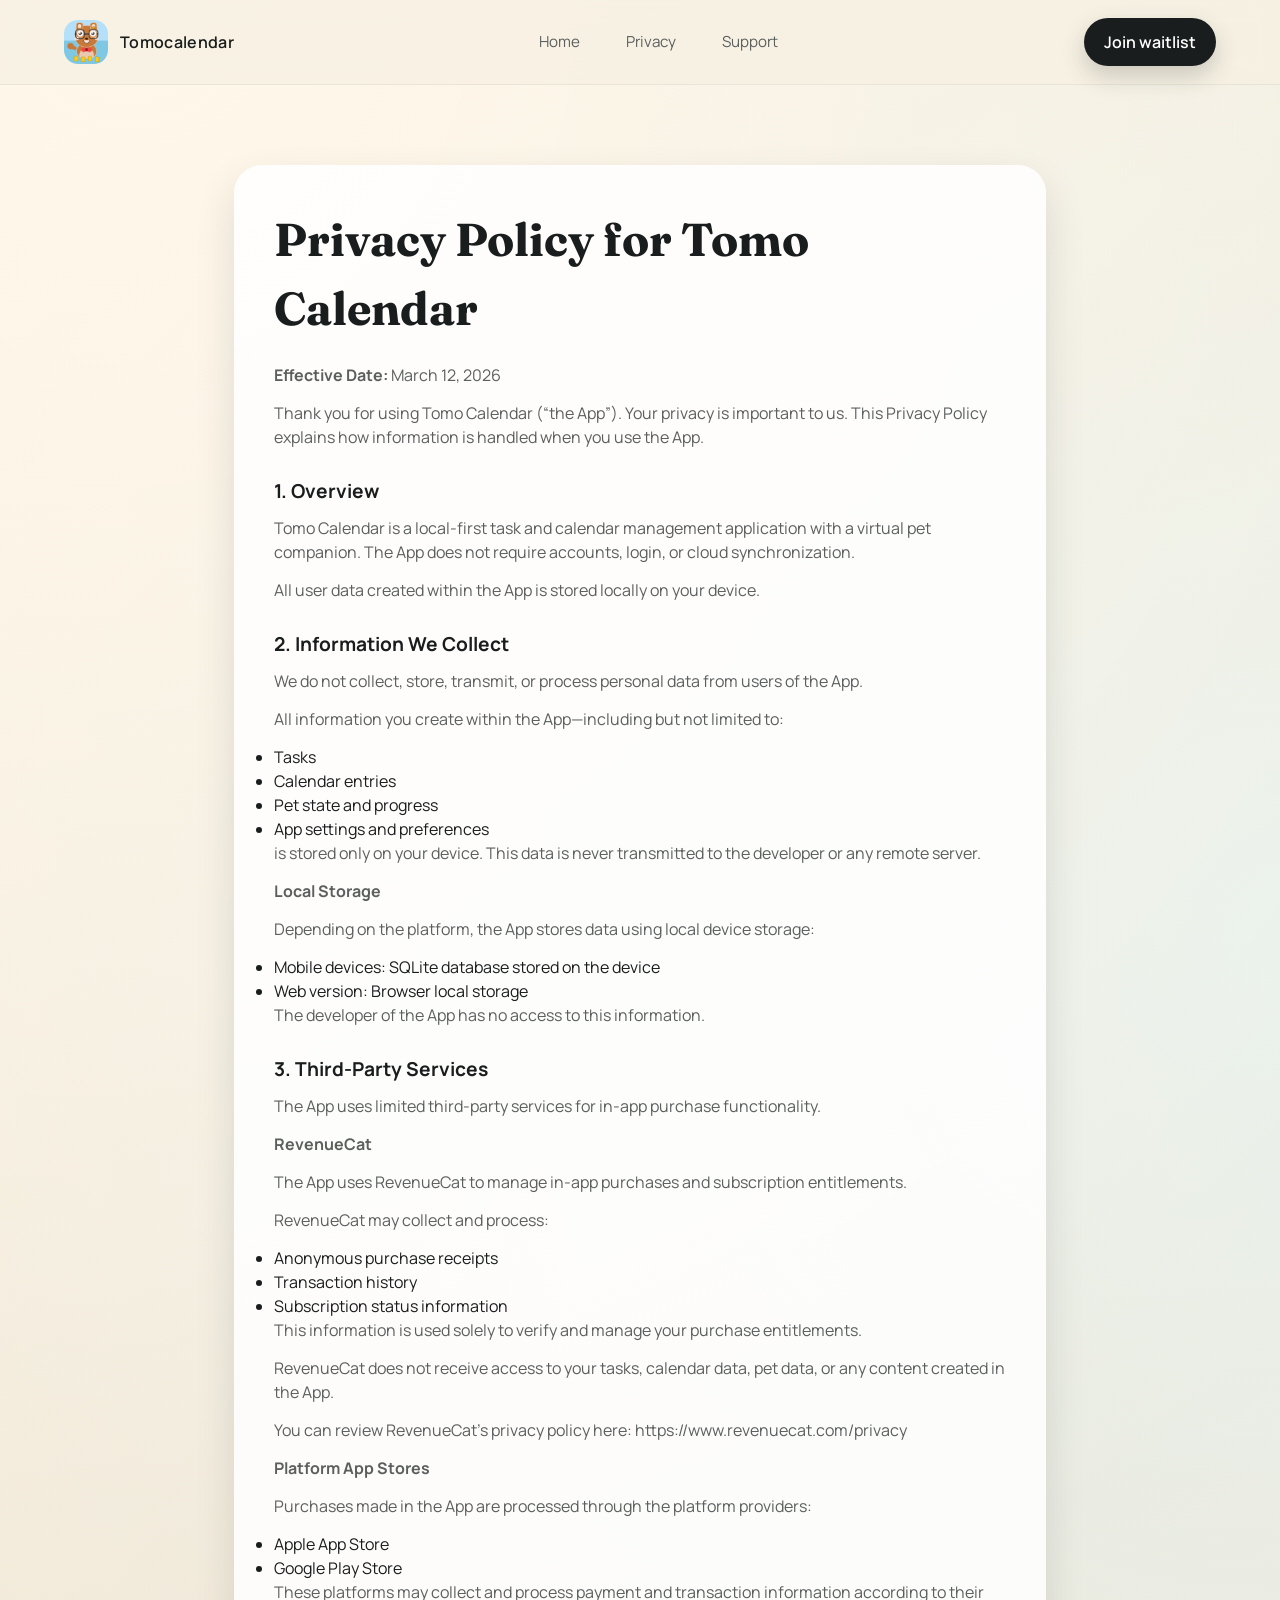
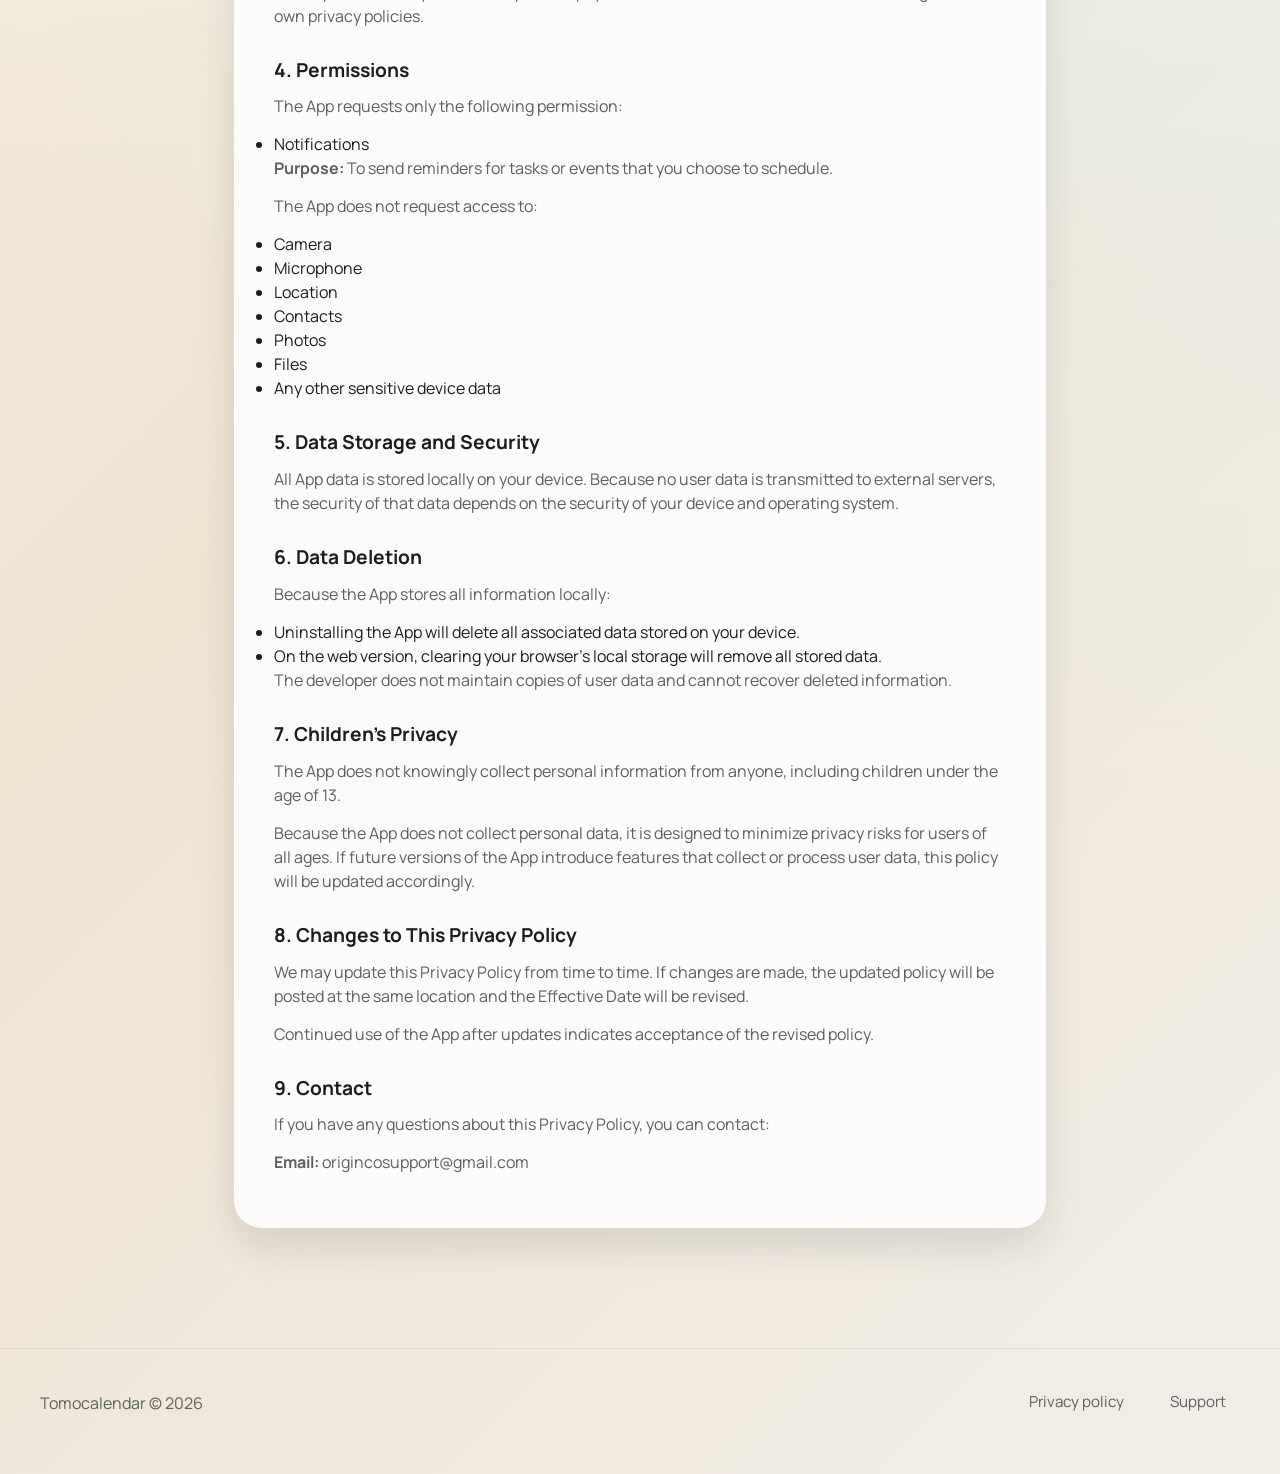
==== privacy.html @ 26db6b05 "first commit" ====
﻿<!DOCTYPE html>
<html lang="en">
  <head>
    <meta charset="UTF-8" />
    <meta name="viewport" content="width=device-width, initial-scale=1" />
    <title>Tomocalendar — Privacy policy</title>
    <link rel="preconnect" href="https://fonts.googleapis.com" />
    <link rel="preconnect" href="https://fonts.gstatic.com" crossorigin />
    <link
      href="https://fonts.googleapis.com/css2?family=Fraunces:wght@400;600;700&family=Manrope:wght@400;500;600;700&display=swap"
      rel="stylesheet"
    />
    <link rel="stylesheet" href="styles.css" />
  </head>
  <body>
    <header class="site-header">
      <nav class="nav">
        <a class="brand" href="index.html">
          <span class="brand-mark">
            <img src="assets/logo.png" alt="Tomo Calendar logo" />
          </span>
          <span>Tomocalendar</span>
        </a>
        <div class="nav-links">
          <a href="index.html">Home</a>
          <a href="privacy.html">Privacy</a>
          <a href="support.html">Support</a>
        </div>
        <a class="cta" href="index.html#waitlist">Join waitlist</a>
      </nav>
    </header>

    <main class="privacy-wrap">
      <article class="privacy-card reveal">
        <h1>Privacy Policy for Tomo Calendar</h1>
        <p><strong>Effective Date:</strong> March 12, 2026</p>
        <p>
          Thank you for using Tomo Calendar (“the App”). Your privacy is
          important to us. This Privacy Policy explains how information is
          handled when you use the App.
        </p>

        <h2>1. Overview</h2>
        <p>
          Tomo Calendar is a local-first task and calendar management
          application with a virtual pet companion. The App does not require
          accounts, login, or cloud synchronization.
        </p>
        <p>All user data created within the App is stored locally on your device.</p>

        <h2>2. Information We Collect</h2>
        <p>
          We do not collect, store, transmit, or process personal data from
          users of the App.
        </p>
        <p>
          All information you create within the App—including but not limited
          to:
        </p>
        <ul>
          <li>Tasks</li>
          <li>Calendar entries</li>
          <li>Pet state and progress</li>
          <li>App settings and preferences</li>
        </ul>
        <p>
          is stored only on your device. This data is never transmitted to the
          developer or any remote server.
        </p>
        <p><strong>Local Storage</strong></p>
        <p>
          Depending on the platform, the App stores data using local device
          storage:
        </p>
        <ul>
          <li>Mobile devices: SQLite database stored on the device</li>
          <li>Web version: Browser local storage</li>
        </ul>
        <p>The developer of the App has no access to this information.</p>

        <h2>3. Third-Party Services</h2>
        <p>The App uses limited third-party services for in-app purchase functionality.</p>
        <p><strong>RevenueCat</strong></p>
        <p>The App uses RevenueCat to manage in-app purchases and subscription entitlements.</p>
        <p>RevenueCat may collect and process:</p>
        <ul>
          <li>Anonymous purchase receipts</li>
          <li>Transaction history</li>
          <li>Subscription status information</li>
        </ul>
        <p>
          This information is used solely to verify and manage your purchase
          entitlements.
        </p>
        <p>
          RevenueCat does not receive access to your tasks, calendar data, pet
          data, or any content created in the App.
        </p>
        <p>
          You can review RevenueCat’s privacy policy here:
          <a href="https://www.revenuecat.com/privacy">https://www.revenuecat.com/privacy</a>
        </p>
        <p><strong>Platform App Stores</strong></p>
        <p>Purchases made in the App are processed through the platform providers:</p>
        <ul>
          <li>Apple App Store</li>
          <li>Google Play Store</li>
        </ul>
        <p>
          These platforms may collect and process payment and transaction
          information according to their own privacy policies.
        </p>

        <h2>4. Permissions</h2>
        <p>The App requests only the following permission:</p>
        <ul>
          <li>Notifications</li>
        </ul>
        <p><strong>Purpose:</strong> To send reminders for tasks or events that you choose to schedule.</p>
        <p>The App does not request access to:</p>
        <ul>
          <li>Camera</li>
          <li>Microphone</li>
          <li>Location</li>
          <li>Contacts</li>
          <li>Photos</li>
          <li>Files</li>
          <li>Any other sensitive device data</li>
        </ul>

        <h2>5. Data Storage and Security</h2>
        <p>
          All App data is stored locally on your device. Because no user data is
          transmitted to external servers, the security of that data depends on
          the security of your device and operating system.
        </p>

        <h2>6. Data Deletion</h2>
        <p>Because the App stores all information locally:</p>
        <ul>
          <li>Uninstalling the App will delete all associated data stored on your device.</li>
          <li>On the web version, clearing your browser’s local storage will remove all stored data.</li>
        </ul>
        <p>
          The developer does not maintain copies of user data and cannot recover
          deleted information.
        </p>

        <h2>7. Children’s Privacy</h2>
        <p>
          The App does not knowingly collect personal information from anyone,
          including children under the age of 13.
        </p>
        <p>
          Because the App does not collect personal data, it is designed to
          minimize privacy risks for users of all ages. If future versions of
          the App introduce features that collect or process user data, this
          policy will be updated accordingly.
        </p>

        <h2>8. Changes to This Privacy Policy</h2>
        <p>
          We may update this Privacy Policy from time to time. If changes are
          made, the updated policy will be posted at the same location and the
          Effective Date will be revised.
        </p>
        <p>Continued use of the App after updates indicates acceptance of the revised policy.</p>

        <h2>9. Contact</h2>
        <p>
          If you have any questions about this Privacy Policy, you can contact:
        </p>
        <p><strong>Email:</strong> origincosupport@gmail.com</p>
      </article>
    </main>

    <footer class="site-footer">
      <div class="footer-inner">
        <span>Tomocalendar © 2026</span>
        <div class="nav-links">
          <a href="privacy.html">Privacy policy</a>
          <a href="support.html">Support</a>
        </div>
      </div>
    </footer>

    <script src="scripts.js"></script>
  </body>
</html>
---- styles.css ----
﻿:root {
  color-scheme: light;
  --ink: #1a1d1d;
  --muted: #5b5f5e;
  --paper: #f7f1e3;
  --paper-2: #f1eee8;
  --teal: #2b6a6d;
  --sienna: #b6523b;
  --amber: #cb8b2b;
  --white: #ffffff;
  --shadow: 0 30px 70px rgba(26, 29, 29, 0.18);
  --shadow-soft: 0 18px 40px rgba(26, 29, 29, 0.12);
  --radius-xl: 42px;
  --radius-lg: 28px;
  --radius-md: 18px;
  --container: 1200px;
  --ease: cubic-bezier(0.22, 1, 0.36, 1);
}

* {
  box-sizing: border-box;
  margin: 0;
  padding: 0;
}

html {
  font-size: 16px;
  scroll-behavior: smooth;
}

body {
  font-family: "Manrope", "Helvetica Neue", sans-serif;
  color: var(--ink);
  background: radial-gradient(circle at 10% 0%, #fff7ea 0%, transparent 55%),
    radial-gradient(circle at 100% 30%, #e7f1ed 0%, transparent 60%),
    linear-gradient(135deg, #f7f1e3 0%, #efe4d2 55%, #f1eee8 100%);
  min-height: 100vh;
  line-height: 1.5;
}

img {
  max-width: 100%;
  display: block;
}

a {
  text-decoration: none;
  color: inherit;
}

.site-header {
  position: sticky;
  top: 0;
  z-index: 10;
  backdrop-filter: blur(12px);
  background: rgba(247, 241, 227, 0.8);
  border-bottom: 1px solid rgba(26, 29, 29, 0.06);
}

.nav {
  display: flex;
  align-items: center;
  justify-content: space-between;
  max-width: var(--container);
  margin: 0 auto;
  padding: 18px 24px;
  gap: 20px;
}

.brand {
  display: flex;
  align-items: center;
  gap: 12px;
  font-weight: 600;
  letter-spacing: 0.02em;
}

.brand-mark {
  width: 44px;
  height: 44px;
  border-radius: 14px;
  background: transparent;
  display: grid;
  place-items: center;
  overflow: hidden;
}

.brand-mark img {
  width: 100%;
  height: 100%;
  object-fit: contain;
  border-radius: 12px;
}

.nav-links {
  display: flex;
  gap: 18px;
  font-size: 0.95rem;
  color: var(--muted);
}

.nav-links a {
  padding: 10px 14px;
  border-radius: 999px;
  transition: background 0.3s var(--ease), color 0.3s var(--ease);
}

.nav-links a:hover,
.nav-links a:focus-visible {
  background: rgba(43, 106, 109, 0.12);
  color: var(--ink);
}

.cta {
  padding: 12px 20px;
  border-radius: 999px;
  background: var(--ink);
  color: var(--white);
  font-weight: 600;
  transition: transform 0.3s var(--ease), box-shadow 0.3s var(--ease);
  box-shadow: 0 10px 25px rgba(26, 29, 29, 0.2);
}

.cta:hover,
.cta:focus-visible {
  transform: translateY(-2px);
}

.hero {
  max-width: var(--container);
  margin: 0 auto;
  padding: 80px 24px 40px;
  display: grid;
  grid-template-columns: repeat(auto-fit, minmax(280px, 1fr));
  align-items: center;
  gap: 48px;
}

.hero-copy h1 {
  font-family: "Fraunces", "Georgia", serif;
  font-size: clamp(2.6rem, 4vw, 4.1rem);
  line-height: 1.05;
  margin-bottom: 18px;
}

.hero-copy p {
  font-size: 1.08rem;
  color: var(--muted);
  max-width: 420px;
  margin-bottom: 28px;
}

.hero-actions {
  display: flex;
  flex-wrap: wrap;
  gap: 14px;
  align-items: center;
}

.secondary-button {
  padding: 12px 18px;
  border-radius: 999px;
  border: 1px solid rgba(26, 29, 29, 0.2);
  font-weight: 600;
  color: var(--ink);
}

.hero-media {
  position: relative;
}

.hero-card {
  position: absolute;
  bottom: -24px;
  left: -18px;
  background: var(--white);
  border-radius: 20px;
  padding: 14px 18px;
  box-shadow: var(--shadow-soft);
  font-size: 0.9rem;
  color: var(--muted);
}

.section {
  max-width: var(--container);
  margin: 0 auto;
  padding: 80px 24px;
}

.section-title {
  font-family: "Fraunces", "Georgia", serif;
  font-size: clamp(2rem, 3vw, 3rem);
  margin-bottom: 22px;
}

.section-subtitle {
  color: var(--muted);
  max-width: 520px;
}

.feature-grid {
  margin-top: 40px;
  display: grid;
  grid-template-columns: repeat(auto-fit, minmax(230px, 1fr));
  gap: 24px;
}

.feature {
  background: rgba(255, 255, 255, 0.7);
  border-radius: var(--radius-lg);
  padding: 22px;
  box-shadow: var(--shadow-soft);
}

.feature h3 {
  font-size: 1.1rem;
  margin-bottom: 10px;
}

.feature p {
  color: var(--muted);
  font-size: 0.95rem;
}

.gallery {
  display: grid;
  gap: 20px;
  grid-template-columns: repeat(auto-fit, minmax(220px, 1fr));
  margin-top: 40px;
}

.gallery img {
  border-radius: var(--radius-lg);
  box-shadow: var(--shadow-soft);
}

.phone-shot {
  border-radius: var(--radius-xl);
}

.phone-shot img {
  border-radius: 24px;
  box-shadow: 0 16px 30px rgba(26, 29, 29, 0.2);
}

.showcase {
  display: grid;
  gap: 36px;
  grid-template-columns: repeat(auto-fit, minmax(260px, 1fr));
  align-items: center;
  margin-top: 50px;
}

.showcase img {
  border-radius: var(--radius-lg);
  box-shadow: var(--shadow);
}

.pill-row {
  display: flex;
  flex-wrap: wrap;
  gap: 12px;
  margin-top: 18px;
}

.pill {
  padding: 10px 16px;
  border-radius: 999px;
  background: rgba(43, 106, 109, 0.14);
  color: var(--teal);
  font-weight: 600;
  font-size: 0.9rem;
}

.cta-band {
  background: var(--ink);
  color: var(--white);
  border-radius: var(--radius-xl);
  padding: 60px 48px;
  display: grid;
  gap: 20px;
  grid-template-columns: repeat(auto-fit, minmax(240px, 1fr));
  align-items: center;
  box-shadow: var(--shadow);
}

.cta-band p {
  color: rgba(255, 255, 255, 0.7);
}

.cta-band .cta {
  background: var(--white);
  color: var(--ink);
}

.site-footer {
  border-top: 1px solid rgba(26, 29, 29, 0.08);
  padding: 32px 24px 50px;
  color: var(--muted);
}

.footer-inner {
  max-width: var(--container);
  margin: 0 auto;
  display: flex;
  flex-wrap: wrap;
  align-items: center;
  justify-content: space-between;
  gap: 18px;
}

.form-wrap {
  max-width: 720px;
  margin: 0 auto;
  padding: 80px 24px;
}

.form-card {
  background: rgba(255, 255, 255, 0.8);
  padding: 36px;
  border-radius: var(--radius-lg);
  box-shadow: var(--shadow-soft);
}

.waitlist-card {
  max-width: 760px;
  margin: 0 auto;
  background: rgba(255, 255, 255, 0.86);
  padding: 36px;
  border-radius: var(--radius-lg);
  box-shadow: var(--shadow-soft);
}

.waitlist-card .section-subtitle {
  margin-bottom: 22px;
}

.waitlist-form {
  display: grid;
  grid-template-columns: minmax(0, 1fr) auto;
  gap: 16px;
  align-items: end;
}

.form-card h1 {
  font-family: "Fraunces", "Georgia", serif;
  font-size: clamp(2rem, 3.4vw, 3rem);
  margin-bottom: 16px;
}

.form-card p {
  color: var(--muted);
  margin-bottom: 28px;
}

form {
  display: grid;
  gap: 16px;
}

label {
  font-size: 0.9rem;
  color: var(--muted);
}

input,
textarea {
  width: 100%;
  padding: 14px 16px;
  border-radius: 14px;
  border: 1px solid rgba(26, 29, 29, 0.16);
  font-family: inherit;
  font-size: 1rem;
  background: var(--white);
}

textarea {
  min-height: 140px;
  resize: vertical;
}

button {
  border: none;
  cursor: pointer;
  font-family: inherit;
}

.privacy-wrap {
  max-width: 860px;
  margin: 0 auto;
  padding: 80px 24px 120px;
}

.privacy-card {
  background: rgba(255, 255, 255, 0.86);
  padding: 40px;
  border-radius: var(--radius-lg);
  box-shadow: var(--shadow-soft);
}

.privacy-card h1 {
  font-family: "Fraunces", "Georgia", serif;
  font-size: clamp(2.1rem, 3.6vw, 3.2rem);
  margin-bottom: 20px;
}

.privacy-card h2 {
  margin: 28px 0 10px;
  font-size: 1.2rem;
}

.privacy-card p {
  color: var(--muted);
  margin-bottom: 14px;
}

.reveal {
  opacity: 0;
  transform: translateY(24px);
  transition: opacity 0.7s var(--ease), transform 0.7s var(--ease);
}

.reveal.in-view {
  opacity: 1;
  transform: translateY(0);
}

@media (max-width: 720px) {
  .nav {
    flex-direction: column;
    align-items: flex-start;
  }

  .nav-links {
    flex-wrap: wrap;
  }

  .hero {
    padding-top: 60px;
  }

  .hero-card {
    position: static;
    margin-top: 16px;
  }

  .cta-band {
    padding: 40px 28px;
  }

  .form-card {
    padding: 28px;
  }

  .waitlist-card {
    padding: 28px;
  }

  .waitlist-form {
    grid-template-columns: 1fr;
  }
}

@media (prefers-reduced-motion: reduce) {
  * {
    scroll-behavior: auto;
  }

  .reveal {
    transition: none;
  }
}
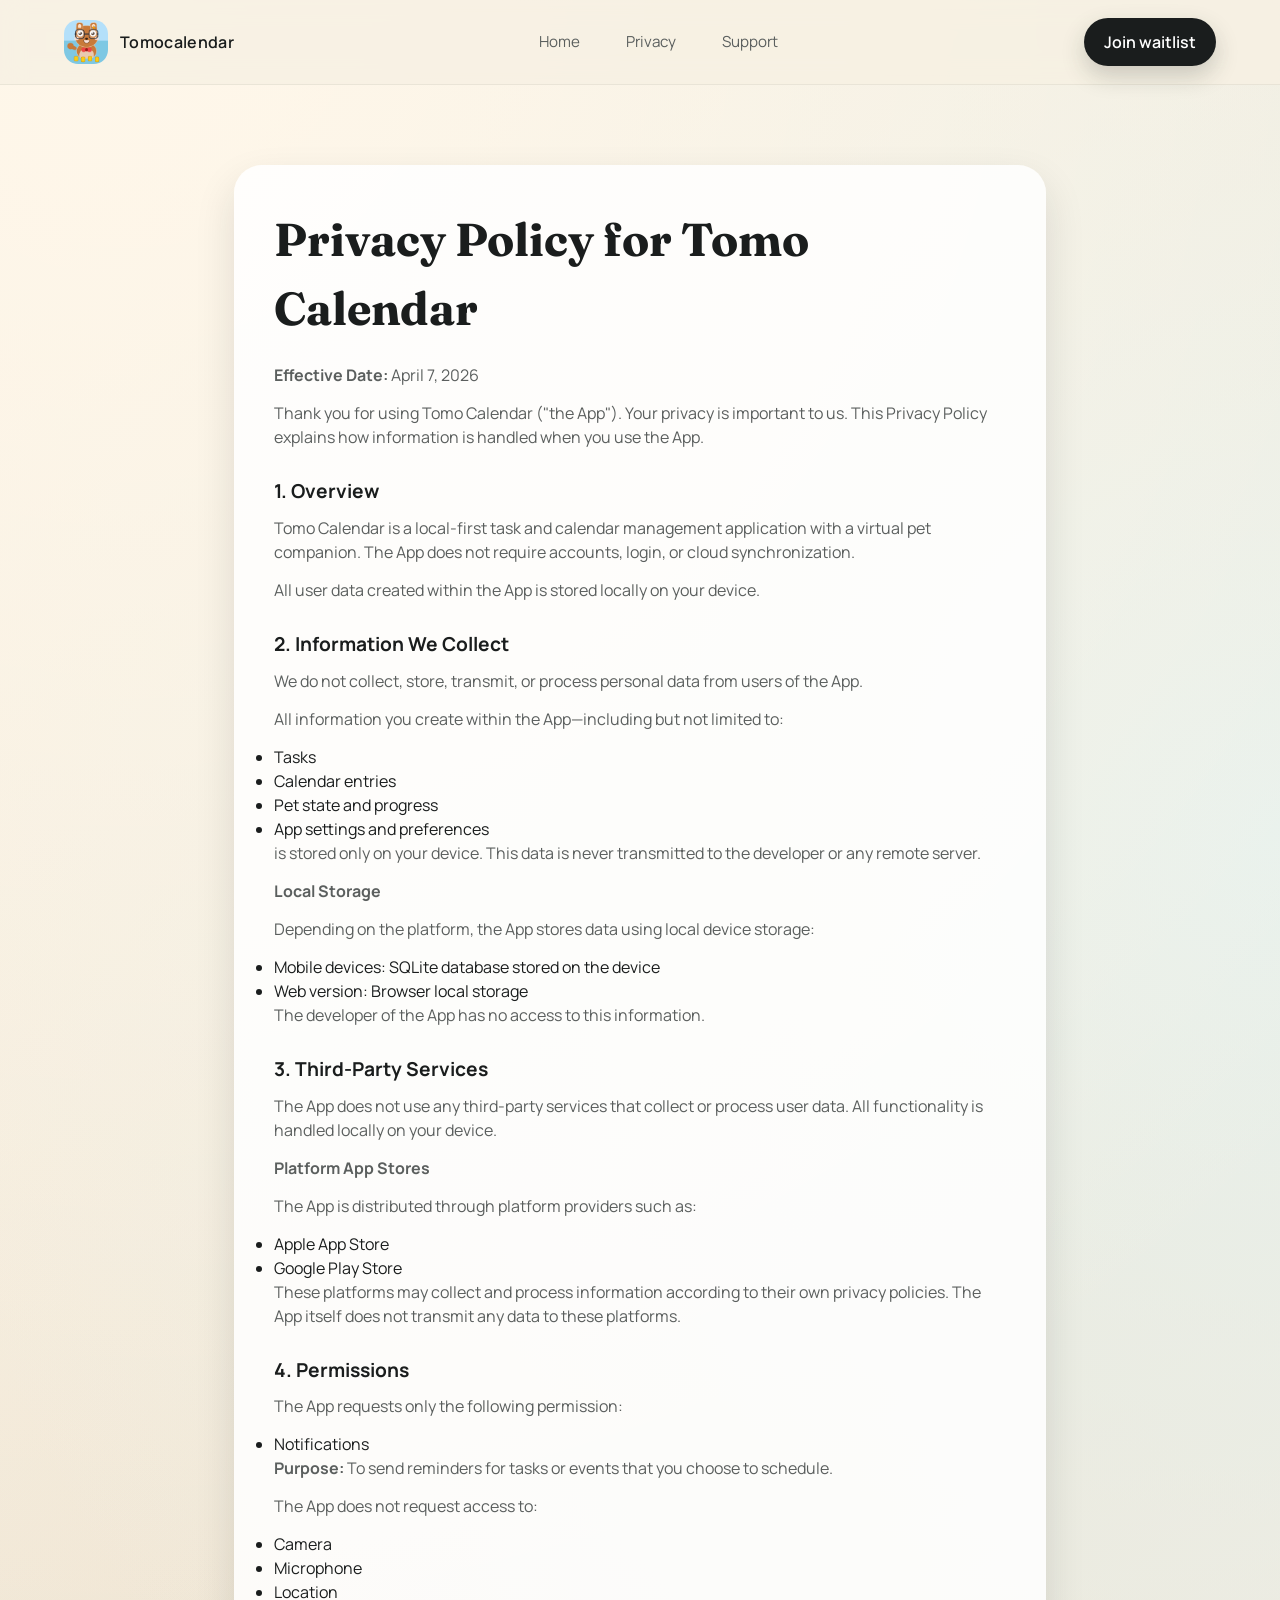
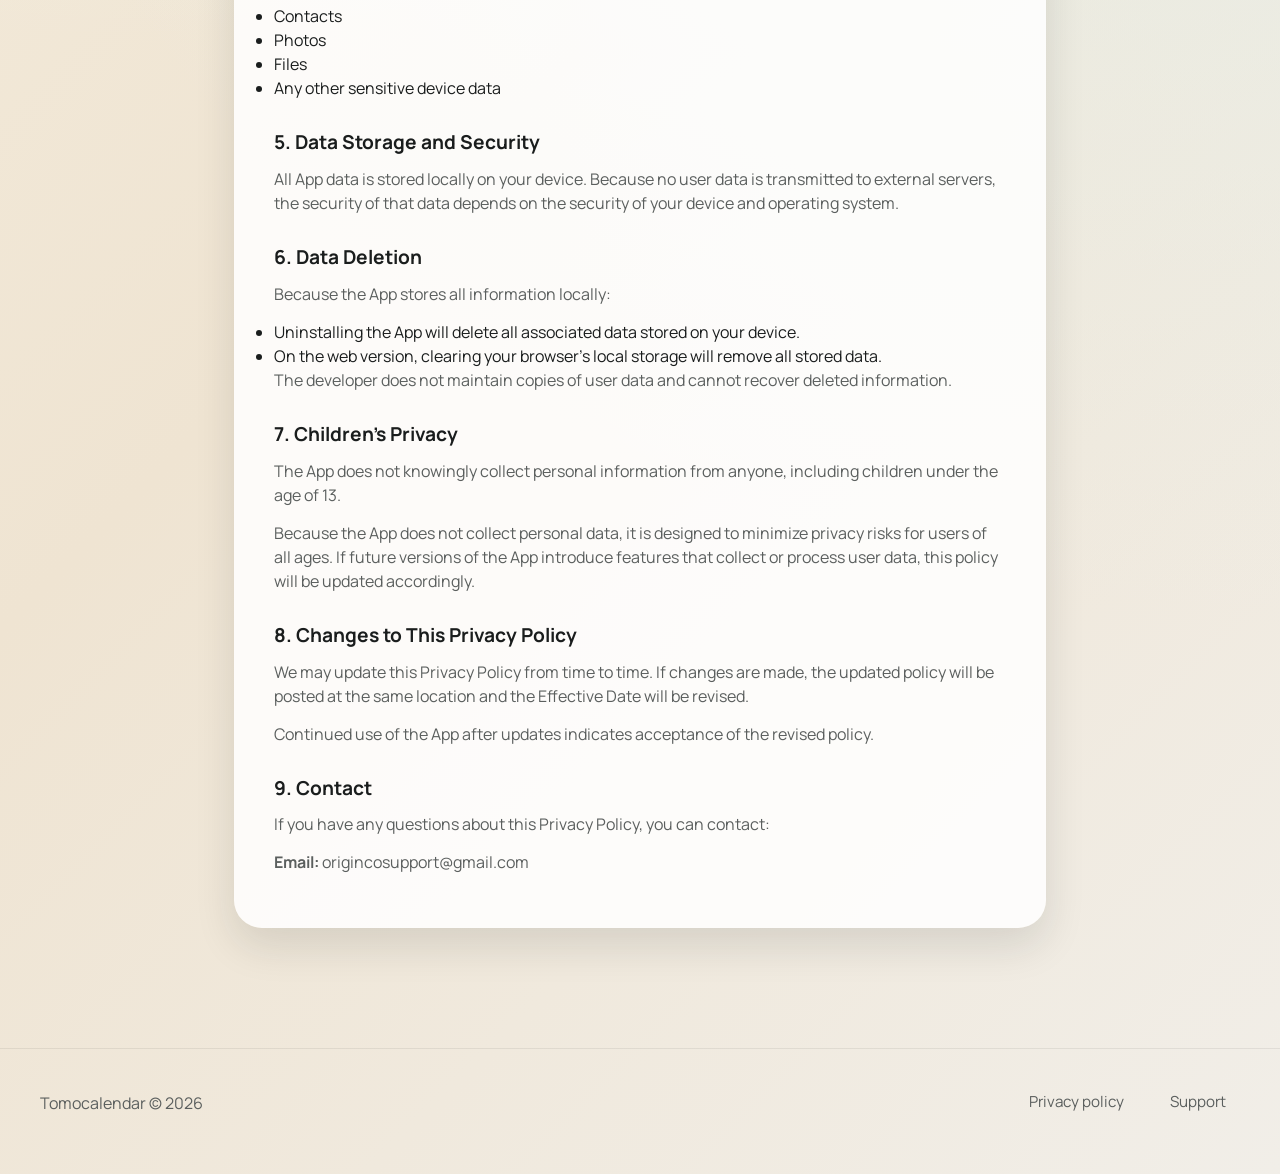
==== commit e250c7e2: "Revise privacy policy effective date and details Updated the effective date and clarified the privac" ====
--- a/privacy.html
+++ b/privacy.html
@@ -33,138 +33,124 @@
     <main class="privacy-wrap">
       <article class="privacy-card reveal">
         <h1>Privacy Policy for Tomo Calendar</h1>
-        <p><strong>Effective Date:</strong> March 12, 2026</p>
-        <p>
-          Thank you for using Tomo Calendar (“the App”). Your privacy is
-          important to us. This Privacy Policy explains how information is
-          handled when you use the App.
-        </p>
+          <p><strong>Effective Date:</strong> April 7, 2026</p>
+          <p>
+            Thank you for using Tomo Calendar ("the App"). Your privacy is
+            important to us. This Privacy Policy explains how information is
+            handled when you use the App.
+          </p>
 
-        <h2>1. Overview</h2>
-        <p>
-          Tomo Calendar is a local-first task and calendar management
-          application with a virtual pet companion. The App does not require
-          accounts, login, or cloud synchronization.
-        </p>
-        <p>All user data created within the App is stored locally on your device.</p>
+          <h2>1. Overview</h2>
+          <p>
+            Tomo Calendar is a local-first task and calendar management
+            application with a virtual pet companion. The App does not require
+            accounts, login, or cloud synchronization.
+          </p>
+          <p>All user data created within the App is stored locally on your device.</p>
 
-        <h2>2. Information We Collect</h2>
-        <p>
-          We do not collect, store, transmit, or process personal data from
-          users of the App.
-        </p>
-        <p>
-          All information you create within the App—including but not limited
-          to:
-        </p>
-        <ul>
-          <li>Tasks</li>
-          <li>Calendar entries</li>
-          <li>Pet state and progress</li>
-          <li>App settings and preferences</li>
-        </ul>
-        <p>
-          is stored only on your device. This data is never transmitted to the
-          developer or any remote server.
-        </p>
-        <p><strong>Local Storage</strong></p>
-        <p>
-          Depending on the platform, the App stores data using local device
-          storage:
-        </p>
-        <ul>
-          <li>Mobile devices: SQLite database stored on the device</li>
-          <li>Web version: Browser local storage</li>
-        </ul>
-        <p>The developer of the App has no access to this information.</p>
+          <h2>2. Information We Collect</h2>
+          <p>
+            We do not collect, store, transmit, or process personal data from
+            users of the App.
+          </p>
+          <p>
+            All information you create within the App—including but not limited
+            to:
+          </p>
+          <ul>
+            <li>Tasks</li>
+            <li>Calendar entries</li>
+            <li>Pet state and progress</li>
+            <li>App settings and preferences</li>
+          </ul>
+          <p>
+            is stored only on your device. This data is never transmitted to the
+            developer or any remote server.
+          </p>
+          <p><strong>Local Storage</strong></p>
+          <p>
+            Depending on the platform, the App stores data using local device
+            storage:
+          </p>
+          <ul>
+            <li>Mobile devices: SQLite database stored on the device</li>
+            <li>Web version: Browser local storage</li>
+          </ul>
+          <p>The developer of the App has no access to this information.</p>
 
-        <h2>3. Third-Party Services</h2>
-        <p>The App uses limited third-party services for in-app purchase functionality.</p>
-        <p><strong>RevenueCat</strong></p>
-        <p>The App uses RevenueCat to manage in-app purchases and subscription entitlements.</p>
-        <p>RevenueCat may collect and process:</p>
-        <ul>
-          <li>Anonymous purchase receipts</li>
-          <li>Transaction history</li>
-          <li>Subscription status information</li>
-        </ul>
-        <p>
-          This information is used solely to verify and manage your purchase
-          entitlements.
-        </p>
-        <p>
-          RevenueCat does not receive access to your tasks, calendar data, pet
-          data, or any content created in the App.
-        </p>
-        <p>
-          You can review RevenueCat’s privacy policy here:
-          <a href="https://www.revenuecat.com/privacy">https://www.revenuecat.com/privacy</a>
-        </p>
-        <p><strong>Platform App Stores</strong></p>
-        <p>Purchases made in the App are processed through the platform providers:</p>
-        <ul>
-          <li>Apple App Store</li>
-          <li>Google Play Store</li>
-        </ul>
-        <p>
-          These platforms may collect and process payment and transaction
-          information according to their own privacy policies.
-        </p>
+          <h2>3. Third-Party Services</h2>
+          <p>
+            The App does not use any third-party services that collect or process
+            user data. All functionality is handled locally on your device.
+          </p>
+          <p><strong>Platform App Stores</strong></p>
+          <p>
+            The App is distributed through platform providers such as:
+          </p>
+          <ul>
+            <li>Apple App Store</li>
+            <li>Google Play Store</li>
+          </ul>
+          <p>
+            These platforms may collect and process information according to their
+            own privacy policies. The App itself does not transmit any data to
+            these platforms.
+          </p>
 
-        <h2>4. Permissions</h2>
-        <p>The App requests only the following permission:</p>
-        <ul>
-          <li>Notifications</li>
-        </ul>
-        <p><strong>Purpose:</strong> To send reminders for tasks or events that you choose to schedule.</p>
-        <p>The App does not request access to:</p>
-        <ul>
-          <li>Camera</li>
-          <li>Microphone</li>
-          <li>Location</li>
-          <li>Contacts</li>
-          <li>Photos</li>
-          <li>Files</li>
-          <li>Any other sensitive device data</li>
-        </ul>
+          <h2>4. Permissions</h2>
+          <p>The App requests only the following permission:</p>
+          <ul>
+            <li>Notifications</li>
+          </ul>
+          <p><strong>Purpose:</strong> To send reminders for tasks or events that you choose to schedule.</p>
+          <p>The App does not request access to:</p>
+          <ul>
+            <li>Camera</li>
+            <li>Microphone</li>
+            <li>Location</li>
+            <li>Contacts</li>
+            <li>Photos</li>
+            <li>Files</li>
+            <li>Any other sensitive device data</li>
+          </ul>
 
-        <h2>5. Data Storage and Security</h2>
-        <p>
-          All App data is stored locally on your device. Because no user data is
-          transmitted to external servers, the security of that data depends on
-          the security of your device and operating system.
-        </p>
+          <h2>5. Data Storage and Security</h2>
+          <p>
+            All App data is stored locally on your device. Because no user data is
+            transmitted to external servers, the security of that data depends on
+            the security of your device and operating system.
+          </p>
 
-        <h2>6. Data Deletion</h2>
-        <p>Because the App stores all information locally:</p>
-        <ul>
-          <li>Uninstalling the App will delete all associated data stored on your device.</li>
-          <li>On the web version, clearing your browser’s local storage will remove all stored data.</li>
-        </ul>
-        <p>
-          The developer does not maintain copies of user data and cannot recover
-          deleted information.
-        </p>
+          <h2>6. Data Deletion</h2>
+          <p>Because the App stores all information locally:</p>
+          <ul>
+            <li>Uninstalling the App will delete all associated data stored on your device.</li>
+            <li>On the web version, clearing your browser's local storage will remove all stored data.</li>
+          </ul>
+          <p>
+            The developer does not maintain copies of user data and cannot recover
+            deleted information.
+          </p>
 
-        <h2>7. Children’s Privacy</h2>
-        <p>
-          The App does not knowingly collect personal information from anyone,
-          including children under the age of 13.
-        </p>
-        <p>
-          Because the App does not collect personal data, it is designed to
-          minimize privacy risks for users of all ages. If future versions of
-          the App introduce features that collect or process user data, this
-          policy will be updated accordingly.
-        </p>
+          <h2>7. Children's Privacy</h2>
+          <p>
+            The App does not knowingly collect personal information from anyone,
+            including children under the age of 13.
+          </p>
+          <p>
+            Because the App does not collect personal data, it is designed to
+            minimize privacy risks for users of all ages. If future versions of
+            the App introduce features that collect or process user data, this
+            policy will be updated accordingly.
+          </p>
 
-        <h2>8. Changes to This Privacy Policy</h2>
-        <p>
-          We may update this Privacy Policy from time to time. If changes are
-          made, the updated policy will be posted at the same location and the
-          Effective Date will be revised.
-        </p>
-        <p>Continued use of the App after updates indicates acceptance of the revised policy.</p>
+          <h2>8. Changes to This Privacy Policy</h2>
+          <p>
+            We may update this Privacy Policy from time to time. If changes are
+            made, the updated policy will be posted at the same location and the
+            Effective Date will be revised.
+          </p>
+          <p>Continued use of the App after updates indicates acceptance of the revised policy.</p>
 
         <h2>9. Contact</h2>
         <p>
--- a/styles.css
+++ b/styles.css
@@ -239,6 +239,7 @@
 }
 
 .phone-shot img {
+  width: 100%;
   border-radius: 24px;
   box-shadow: 0 16px 30px rgba(26, 29, 29, 0.2);
 }
@@ -459,6 +460,17 @@
   .waitlist-form {
     grid-template-columns: 1fr;
   }
+
+  .gallery {
+    grid-template-columns: repeat(2, 1fr);
+    gap: 12px;
+    margin-top: 24px;
+  }
+
+  .phone-shot img {
+    border-radius: 16px;
+    box-shadow: 0 8px 16px rgba(26, 29, 29, 0.15);
+  }
 }
 
 @media (prefers-reduced-motion: reduce) {
